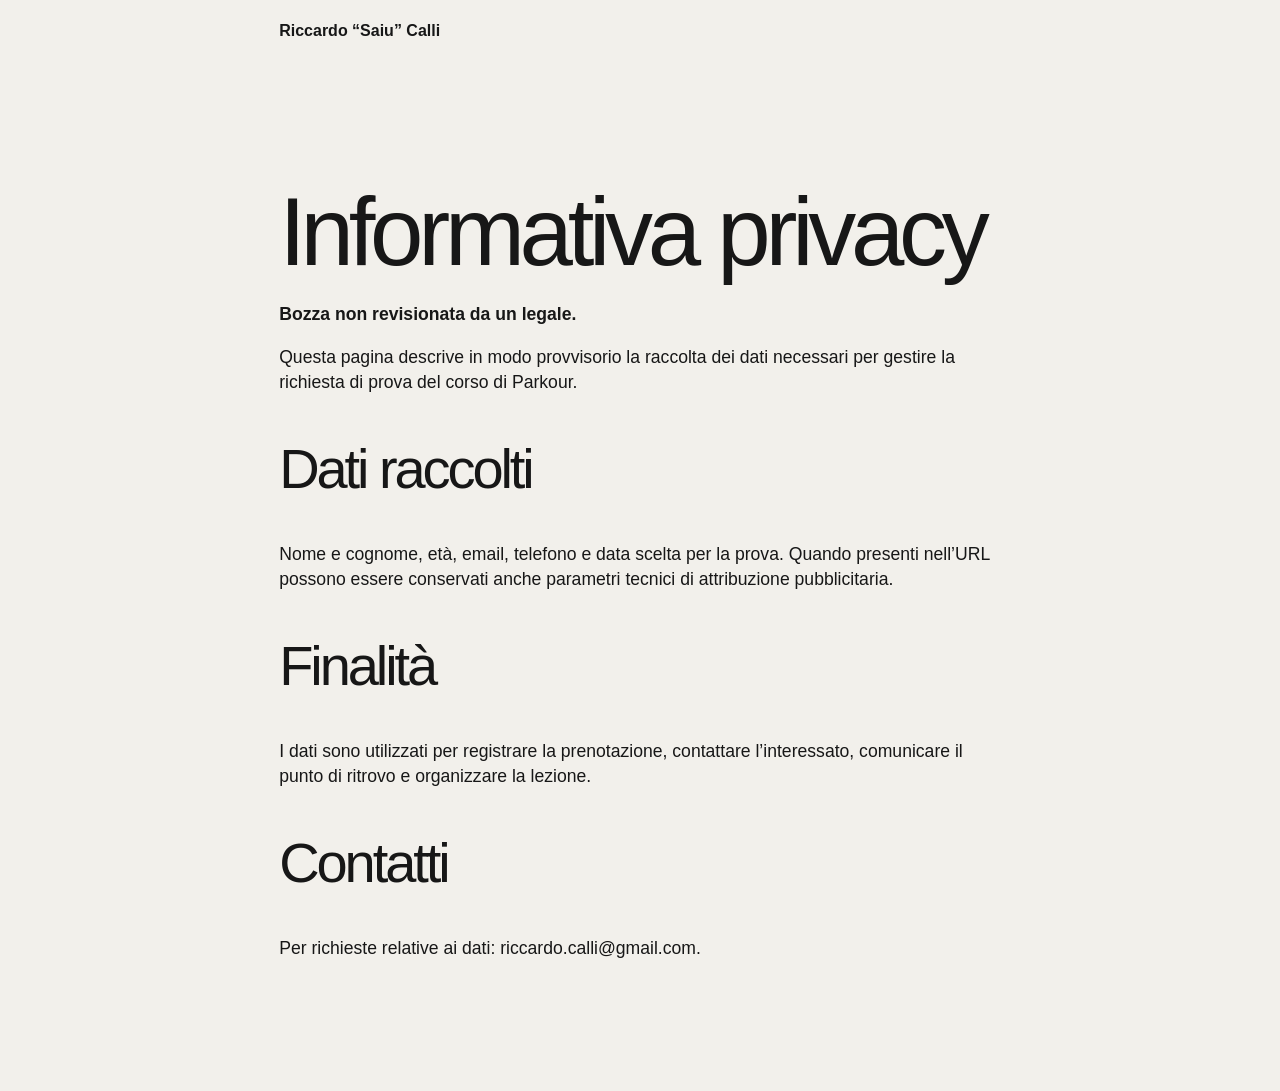
==== privacy.html @ e7a44df4 "Add draft booking privacy page" ====
<!doctype html><html lang="it"><head><meta charset="utf-8"><meta name="viewport" content="width=device-width,initial-scale=1"><title>Informativa privacy — Prova Parkour</title><link rel="stylesheet" href="styles.css"></head><body><main class="booking-shell"><a class="brand" href="/">Riccardo “Saiu” Calli</a><article class="details"><h1>Informativa privacy</h1><p><strong>Bozza non revisionata da un legale.</strong></p><p>Questa pagina descrive in modo provvisorio la raccolta dei dati necessari per gestire la richiesta di prova del corso di Parkour.</p><h2>Dati raccolti</h2><p>Nome e cognome, età, email, telefono e data scelta per la prova. Quando presenti nell’URL possono essere conservati anche parametri tecnici di attribuzione pubblicitaria.</p><h2>Finalità</h2><p>I dati sono utilizzati per registrare la prenotazione, contattare l’interessato, comunicare il punto di ritrovo e organizzare la lezione.</p><h2>Contatti</h2><p>Per richieste relative ai dati: riccardo.calli@gmail.com.</p></article></main></body></html>
---- styles.css ----
:root{--ink:#171717;--paper:#f2f0eb;--accent:#d8ff00;--muted:#6c6c6c;--line:#c8c5bd}*{box-sizing:border-box}body{margin:0;background:var(--paper);color:var(--ink);font-family:Arial,Helvetica,sans-serif;line-height:1.45}.booking-shell{max-width:760px;margin:auto;padding:1.2rem 1.2rem 3rem}.brand{font-weight:700;color:inherit;text-decoration:none}.intro{padding:16vh 0 8vh}.eyebrow{text-transform:uppercase;letter-spacing:.12em;font-size:.75rem;color:var(--muted)}h1,h2{letter-spacing:-.055em;line-height:.95;font-weight:500}h1{font-size:clamp(3rem,12vw,6rem);margin:1rem 0 1.5rem}h2{font-size:clamp(2rem,7vw,3.5rem)}.intro p:not(.eyebrow){font-size:1.2rem;max-width:36rem}.card{background:#fff;border:1px solid var(--line);padding:clamp(1.2rem,5vw,2.5rem);border-radius:1rem}.muted,.privacy-note{color:var(--muted)}.calendar{display:grid;gap:.7rem;margin:1.5rem 0 2rem}.slot{display:flex;justify-content:space-between;align-items:center;text-align:left;border:1px solid var(--line);border-left:8px solid #45a85a;background:#fff;padding:1rem;border-radius:.5rem;color:var(--ink);cursor:pointer;font:inherit}.slot span{font-size:.85rem;color:var(--muted)}.slot.orange{border-left-color:#ed9a28}.slot.red{border-left-color:#d64c42;opacity:.65;cursor:not-allowed}.slot:hover:not(:disabled){background:#f5f5f0}form{display:grid;gap:1rem;border-top:1px solid var(--line);padding-top:1.5rem}label{display:grid;gap:.35rem;font-weight:700}input{font:inherit;padding:.8rem;border:1px solid var(--line);border-radius:.4rem;background:#fff}button[type=submit]{font:inherit;font-weight:700;padding:1rem;border:0;border-radius:999px;background:var(--ink);color:#fff;cursor:pointer}a{text-decoration:underline;text-underline-offset:3px}.details{padding:8rem 0 4rem}.details p{font-size:1.1rem}footer{border-top:1px solid var(--line);padding-top:1.5rem;font-size:.9rem;color:var(--muted)}
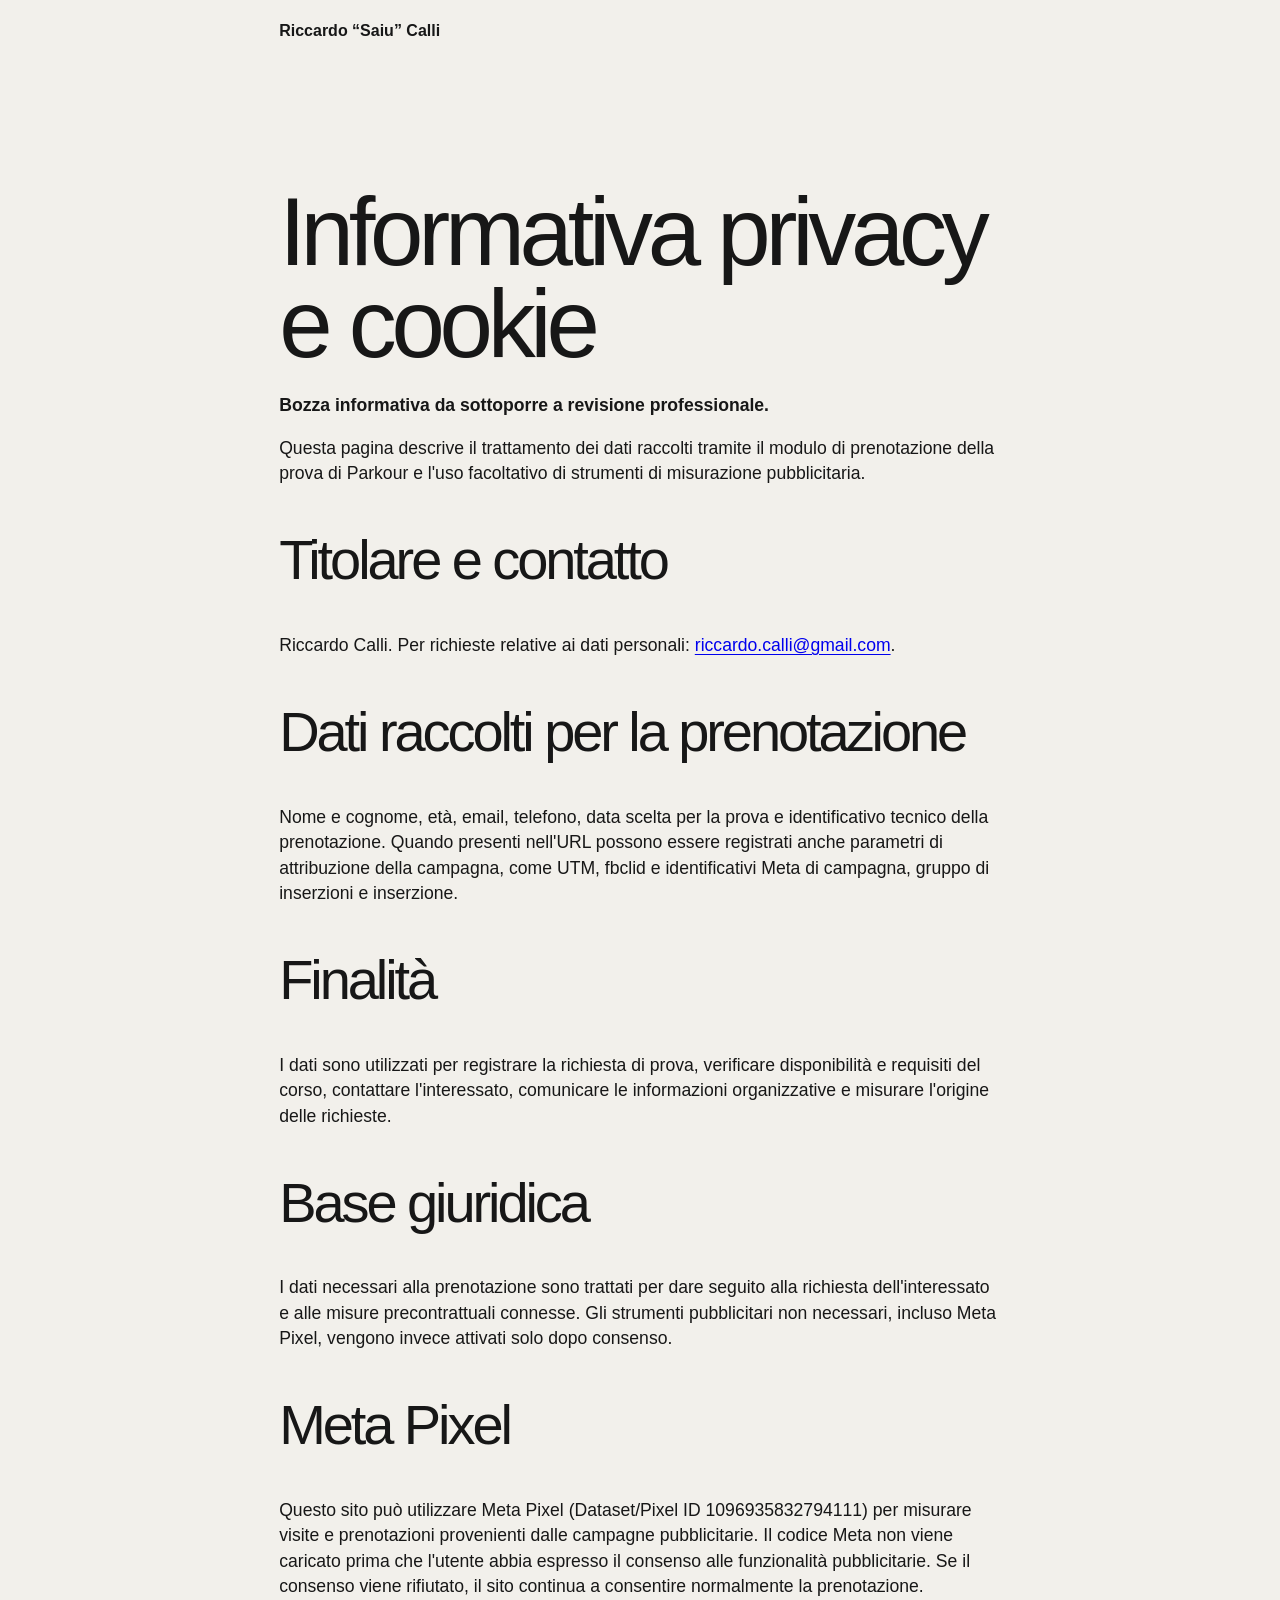
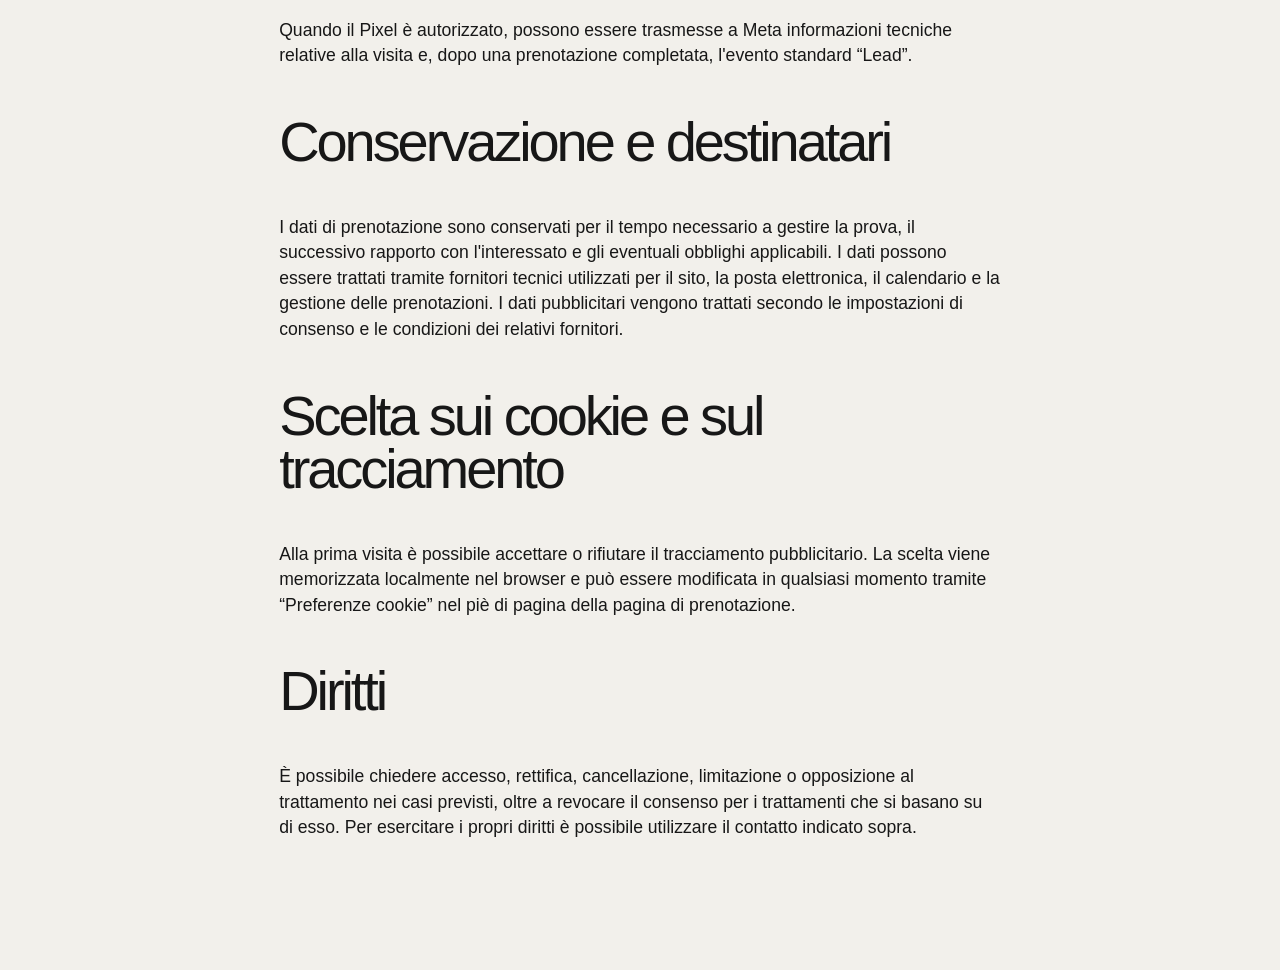
==== commit 1902ef48: "Document Meta Pixel consent and tracking" ====
--- a/privacy.html
+++ b/privacy.html
@@ -1 +1,44 @@
-<!doctype html><html lang="it"><head><meta charset="utf-8"><meta name="viewport" content="width=device-width,initial-scale=1"><title>Informativa privacy — Prova Parkour</title><link rel="stylesheet" href="styles.css"></head><body><main class="booking-shell"><a class="brand" href="/">Riccardo “Saiu” Calli</a><article class="details"><h1>Informativa privacy</h1><p><strong>Bozza non revisionata da un legale.</strong></p><p>Questa pagina descrive in modo provvisorio la raccolta dei dati necessari per gestire la richiesta di prova del corso di Parkour.</p><h2>Dati raccolti</h2><p>Nome e cognome, età, email, telefono e data scelta per la prova. Quando presenti nell’URL possono essere conservati anche parametri tecnici di attribuzione pubblicitaria.</p><h2>Finalità</h2><p>I dati sono utilizzati per registrare la prenotazione, contattare l’interessato, comunicare il punto di ritrovo e organizzare la lezione.</p><h2>Contatti</h2><p>Per richieste relative ai dati: riccardo.calli@gmail.com.</p></article></main></body></html>+<!doctype html>
+<html lang="it">
+<head>
+<meta charset="utf-8">
+<meta name="viewport" content="width=device-width,initial-scale=1">
+<title>Informativa privacy e cookie — Prova Parkour</title>
+<link rel="stylesheet" href="styles.css">
+</head>
+<body>
+<main class="booking-shell">
+<a class="brand" href="/">Riccardo “Saiu” Calli</a>
+<article class="details">
+<h1>Informativa privacy e cookie</h1>
+<p><strong>Bozza informativa da sottoporre a revisione professionale.</strong></p>
+<p>Questa pagina descrive il trattamento dei dati raccolti tramite il modulo di prenotazione della prova di Parkour e l'uso facoltativo di strumenti di misurazione pubblicitaria.</p>
+
+<h2>Titolare e contatto</h2>
+<p>Riccardo Calli. Per richieste relative ai dati personali: <a href="mailto:riccardo.calli@gmail.com">riccardo.calli@gmail.com</a>.</p>
+
+<h2>Dati raccolti per la prenotazione</h2>
+<p>Nome e cognome, età, email, telefono, data scelta per la prova e identificativo tecnico della prenotazione. Quando presenti nell'URL possono essere registrati anche parametri di attribuzione della campagna, come UTM, fbclid e identificativi Meta di campagna, gruppo di inserzioni e inserzione.</p>
+
+<h2>Finalità</h2>
+<p>I dati sono utilizzati per registrare la richiesta di prova, verificare disponibilità e requisiti del corso, contattare l'interessato, comunicare le informazioni organizzative e misurare l'origine delle richieste.</p>
+
+<h2>Base giuridica</h2>
+<p>I dati necessari alla prenotazione sono trattati per dare seguito alla richiesta dell'interessato e alle misure precontrattuali connesse. Gli strumenti pubblicitari non necessari, incluso Meta Pixel, vengono invece attivati solo dopo consenso.</p>
+
+<h2>Meta Pixel</h2>
+<p>Questo sito può utilizzare Meta Pixel (Dataset/Pixel ID 1096935832794111) per misurare visite e prenotazioni provenienti dalle campagne pubblicitarie. Il codice Meta non viene caricato prima che l'utente abbia espresso il consenso alle funzionalità pubblicitarie. Se il consenso viene rifiutato, il sito continua a consentire normalmente la prenotazione.</p>
+<p>Quando il Pixel è autorizzato, possono essere trasmesse a Meta informazioni tecniche relative alla visita e, dopo una prenotazione completata, l'evento standard “Lead”.</p>
+
+<h2>Conservazione e destinatari</h2>
+<p>I dati di prenotazione sono conservati per il tempo necessario a gestire la prova, il successivo rapporto con l'interessato e gli eventuali obblighi applicabili. I dati possono essere trattati tramite fornitori tecnici utilizzati per il sito, la posta elettronica, il calendario e la gestione delle prenotazioni. I dati pubblicitari vengono trattati secondo le impostazioni di consenso e le condizioni dei relativi fornitori.</p>
+
+<h2>Scelta sui cookie e sul tracciamento</h2>
+<p>Alla prima visita è possibile accettare o rifiutare il tracciamento pubblicitario. La scelta viene memorizzata localmente nel browser e può essere modificata in qualsiasi momento tramite “Preferenze cookie” nel piè di pagina della pagina di prenotazione.</p>
+
+<h2>Diritti</h2>
+<p>È possibile chiedere accesso, rettifica, cancellazione, limitazione o opposizione al trattamento nei casi previsti, oltre a revocare il consenso per i trattamenti che si basano su di esso. Per esercitare i propri diritti è possibile utilizzare il contatto indicato sopra.</p>
+</article>
+</main>
+</body>
+</html>
--- a/styles.css
+++ b/styles.css
@@ -1 +1 @@
-:root{--ink:#171717;--paper:#f2f0eb;--accent:#d8ff00;--muted:#6c6c6c;--line:#c8c5bd}*{box-sizing:border-box}body{margin:0;background:var(--paper);color:var(--ink);font-family:Arial,Helvetica,sans-serif;line-height:1.45}.booking-shell{max-width:760px;margin:auto;padding:1.2rem 1.2rem 3rem}.brand{font-weight:700;color:inherit;text-decoration:none}.intro{padding:16vh 0 8vh}.eyebrow{text-transform:uppercase;letter-spacing:.12em;font-size:.75rem;color:var(--muted)}h1,h2{letter-spacing:-.055em;line-height:.95;font-weight:500}h1{font-size:clamp(3rem,12vw,6rem);margin:1rem 0 1.5rem}h2{font-size:clamp(2rem,7vw,3.5rem)}.intro p:not(.eyebrow){font-size:1.2rem;max-width:36rem}.card{background:#fff;border:1px solid var(--line);padding:clamp(1.2rem,5vw,2.5rem);border-radius:1rem}.muted,.privacy-note{color:var(--muted)}.calendar{display:grid;gap:.7rem;margin:1.5rem 0 2rem}.slot{display:flex;justify-content:space-between;align-items:center;text-align:left;border:1px solid var(--line);border-left:8px solid #45a85a;background:#fff;padding:1rem;border-radius:.5rem;color:var(--ink);cursor:pointer;font:inherit}.slot span{font-size:.85rem;color:var(--muted)}.slot.orange{border-left-color:#ed9a28}.slot.red{border-left-color:#d64c42;opacity:.65;cursor:not-allowed}.slot:hover:not(:disabled){background:#f5f5f0}form{display:grid;gap:1rem;border-top:1px solid var(--line);padding-top:1.5rem}label{display:grid;gap:.35rem;font-weight:700}input{font:inherit;padding:.8rem;border:1px solid var(--line);border-radius:.4rem;background:#fff}button[type=submit]{font:inherit;font-weight:700;padding:1rem;border:0;border-radius:999px;background:var(--ink);color:#fff;cursor:pointer}a{text-decoration:underline;text-underline-offset:3px}.details{padding:8rem 0 4rem}.details p{font-size:1.1rem}footer{border-top:1px solid var(--line);padding-top:1.5rem;font-size:.9rem;color:var(--muted)}+:root{--ink:#171717;--paper:#f2f0eb;--accent:#d8ff00;--muted:#6c6c6c;--line:#c8c5bd}*{box-sizing:border-box}body{margin:0;background:var(--paper);color:var(--ink);font-family:Arial,Helvetica,sans-serif;line-height:1.45}.booking-shell{max-width:760px;margin:auto;padding:1.2rem 1.2rem 3rem}.brand{font-weight:700;color:inherit;text-decoration:none}.intro{padding:16vh 0 8vh}.eyebrow{text-transform:uppercase;letter-spacing:.12em;font-size:.75rem;color:var(--muted)}h1,h2{letter-spacing:-.055em;line-height:.95;font-weight:500}h1{font-size:clamp(3rem,12vw,6rem);margin:1rem 0 1.5rem}h2{font-size:clamp(2rem,7vw,3.5rem)}.intro p:not(.eyebrow){font-size:1.2rem;max-width:36rem}.card{background:#fff;border:1px solid var(--line);padding:clamp(1.2rem,5vw,2.5rem);border-radius:1rem}.muted,.privacy-note{color:var(--muted)}.calendar{display:grid;gap:.7rem;margin:1.5rem 0 2rem}.slot{display:flex;justify-content:space-between;align-items:center;text-align:left;border:1px solid var(--line);border-left:8px solid #45a85a;background:#fff;padding:1rem;border-radius:.5rem;color:var(--ink);cursor:pointer;font:inherit}.slot span{font-size:.85rem;color:var(--muted)}.slot.orange{border-left-color:#ed9a28}.slot.red{border-left-color:#d64c42;opacity:.65;cursor:not-allowed}.slot:hover:not(:disabled){background:#f5f5f0}form{display:grid;gap:1rem;border-top:1px solid var(--line);padding-top:1.5rem}label{display:grid;gap:.35rem;font-weight:700}input{font:inherit;padding:.8rem;border:1px solid var(--line);border-radius:.4rem;background:#fff}button[type=submit]{font:inherit;font-weight:700;padding:1rem;border:0;border-radius:999px;background:var(--ink);color:#fff;cursor:pointer}button[type=submit]:disabled{opacity:.55;cursor:not-allowed}a{text-decoration:underline;text-underline-offset:3px}.details{padding:8rem 0 4rem}.details p{font-size:1.1rem}footer{border-top:1px solid var(--line);padding-top:1.5rem;font-size:.9rem;color:var(--muted)}.cookie-preferences{appearance:none;border:0;background:none;padding:0;font:inherit;color:inherit;text-decoration:underline;text-underline-offset:3px;cursor:pointer}.cookie-banner{position:fixed;left:50%;bottom:1rem;transform:translateX(-50%);width:min(720px,calc(100% - 2rem));z-index:9999;background:#fff;border:1px solid var(--line);border-radius:1rem;padding:1rem 1.1rem;box-shadow:0 12px 40px rgba(0,0,0,.16)}.cookie-banner[hidden]{display:none}.cookie-banner p{margin:.2rem 0 .8rem;font-size:.92rem}.cookie-actions{display:flex;gap:.6rem;flex-wrap:wrap}.cookie-actions button{font:inherit;font-weight:700;padding:.7rem 1rem;border-radius:999px;cursor:pointer}.cookie-reject{background:#fff;color:var(--ink);border:1px solid var(--line)}.cookie-accept{background:var(--ink);color:#fff;border:1px solid var(--ink)}@media(max-width:520px){.slot{align-items:flex-start;gap:.5rem;flex-direction:column}.cookie-actions button{flex:1}}
